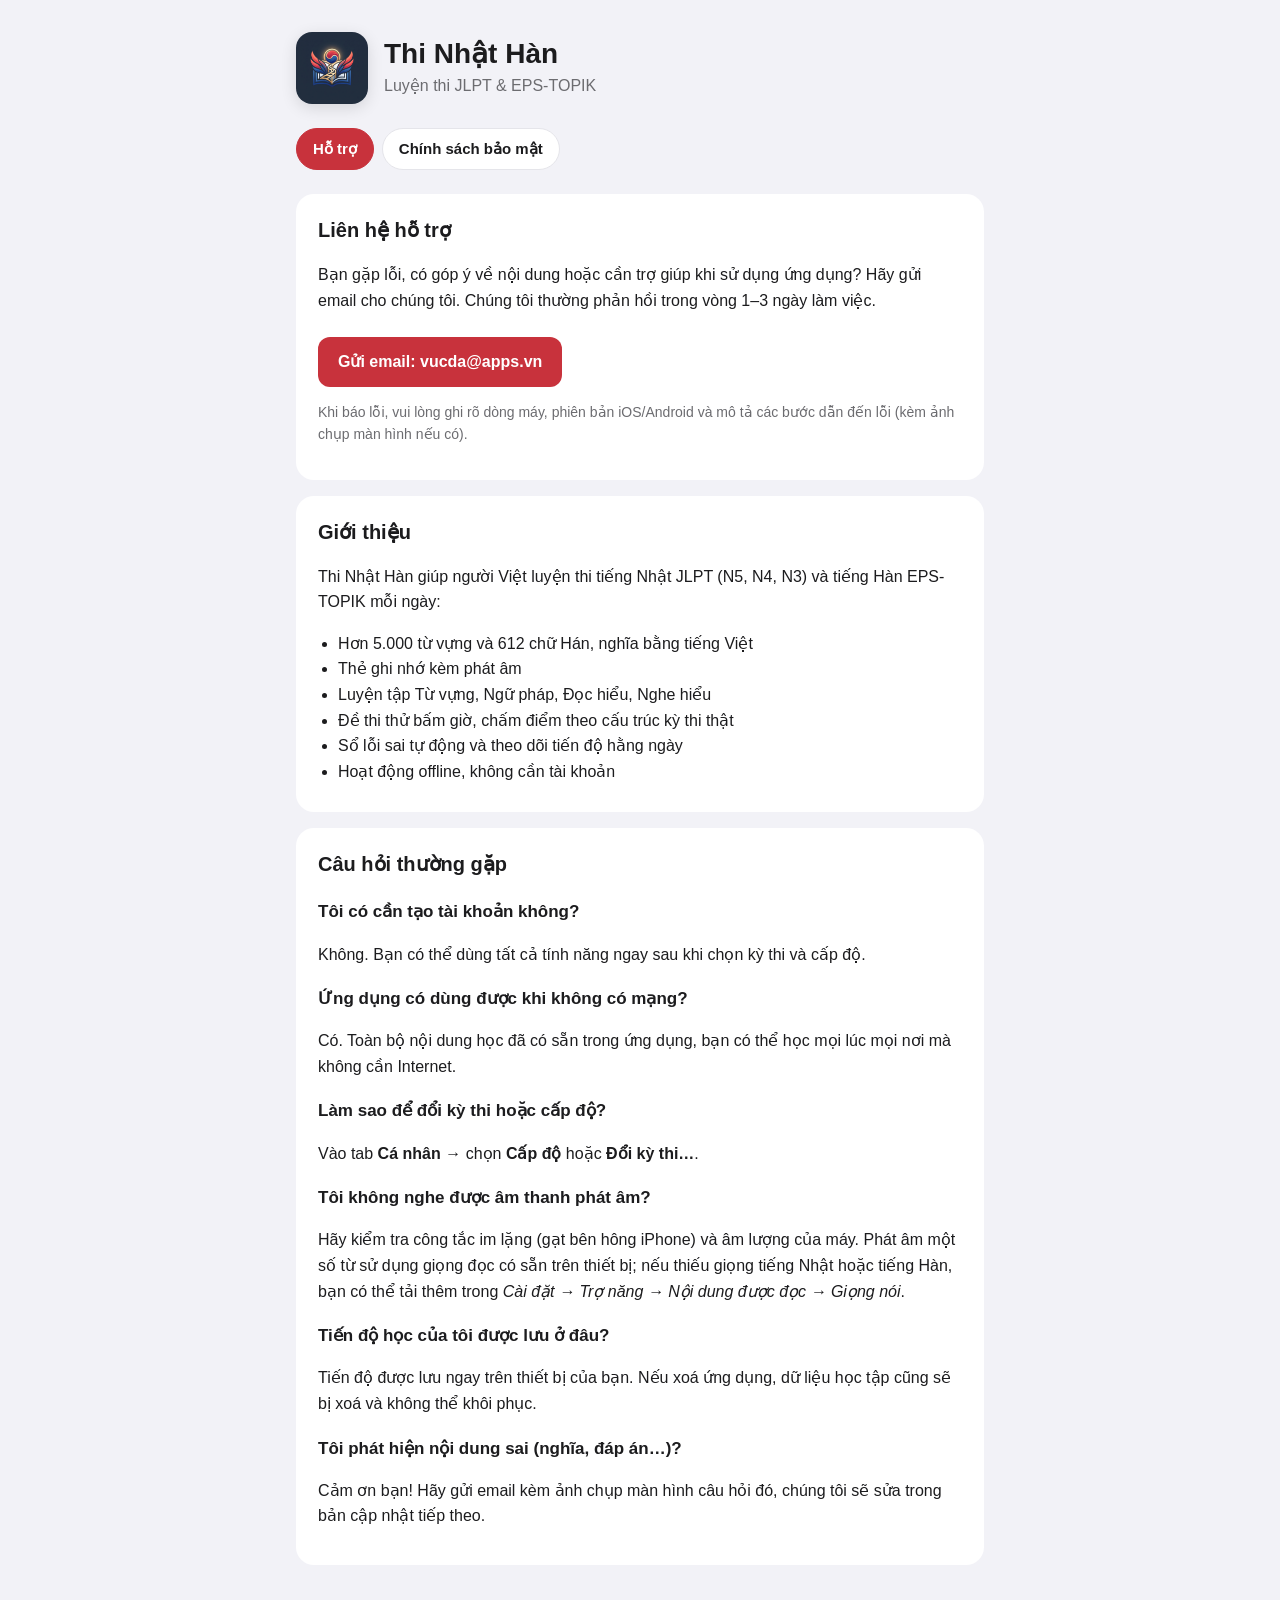
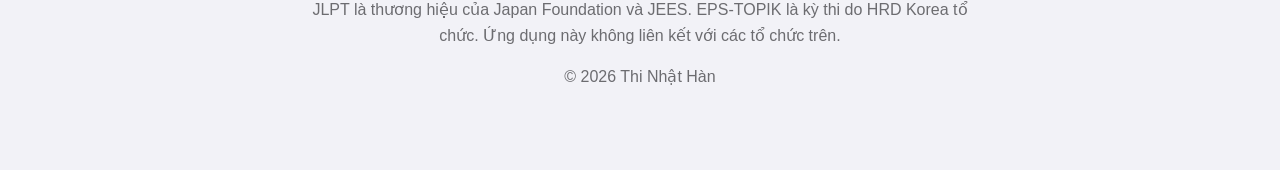
==== index.html @ 8a2b69a8 "Add support and privacy policy pages Co-Authored-By: Claude Opus 5.5 (1M context) <noreply@anthropic" ====
<!doctype html>
<html lang="vi">
<head>
  <meta charset="utf-8">
  <meta name="viewport" content="width=device-width, initial-scale=1">
  <title>Hỗ trợ – Thi Nhật Hàn</title>
  <meta name="description" content="Trang hỗ trợ ứng dụng Thi Nhật Hàn – luyện thi JLPT và EPS-TOPIK.">
  <link rel="icon" href="icon.png">
  <link rel="apple-touch-icon" href="icon.png">
  <link rel="stylesheet" href="style.css">
</head>
<body>
  <div class="wrap">
    <header>
      <img src="icon.png" alt="Biểu tượng Thi Nhật Hàn">
      <div>
        <h1>Thi Nhật Hàn</h1>
        <p>Luyện thi JLPT &amp; EPS-TOPIK</p>
      </div>
    </header>

    <nav>
      <a href="./" class="active">Hỗ trợ</a>
      <a href="privacy.html">Chính sách bảo mật</a>
    </nav>

    <section class="card">
      <h2>Liên hệ hỗ trợ</h2>
      <p>Bạn gặp lỗi, có góp ý về nội dung hoặc cần trợ giúp khi sử dụng ứng dụng? Hãy gửi email cho chúng tôi. Chúng tôi thường phản hồi trong vòng 1–3 ngày làm việc.</p>
      <a class="contact" href="mailto:vucda@apps.vn?subject=H%E1%BB%97%20tr%E1%BB%A3%20Thi%20Nh%E1%BA%ADt%20H%C3%A0n">Gửi email: vucda@apps.vn</a>
      <p class="muted">Khi báo lỗi, vui lòng ghi rõ dòng máy, phiên bản iOS/Android và mô tả các bước dẫn đến lỗi (kèm ảnh chụp màn hình nếu có).</p>
    </section>

    <section class="card">
      <h2>Giới thiệu</h2>
      <p>Thi Nhật Hàn giúp người Việt luyện thi tiếng Nhật JLPT (N5, N4, N3) và tiếng Hàn EPS-TOPIK mỗi ngày:</p>
      <ul>
        <li>Hơn 5.000 từ vựng và 612 chữ Hán, nghĩa bằng tiếng Việt</li>
        <li>Thẻ ghi nhớ kèm phát âm</li>
        <li>Luyện tập Từ vựng, Ngữ pháp, Đọc hiểu, Nghe hiểu</li>
        <li>Đề thi thử bấm giờ, chấm điểm theo cấu trúc kỳ thi thật</li>
        <li>Sổ lỗi sai tự động và theo dõi tiến độ hằng ngày</li>
        <li>Hoạt động offline, không cần tài khoản</li>
      </ul>
    </section>

    <section class="card">
      <h2>Câu hỏi thường gặp</h2>

      <h3>Tôi có cần tạo tài khoản không?</h3>
      <p>Không. Bạn có thể dùng tất cả tính năng ngay sau khi chọn kỳ thi và cấp độ.</p>

      <h3>Ứng dụng có dùng được khi không có mạng?</h3>
      <p>Có. Toàn bộ nội dung học đã có sẵn trong ứng dụng, bạn có thể học mọi lúc mọi nơi mà không cần Internet.</p>

      <h3>Làm sao để đổi kỳ thi hoặc cấp độ?</h3>
      <p>Vào tab <strong>Cá nhân</strong> → chọn <strong>Cấp độ</strong> hoặc <strong>Đổi kỳ thi…</strong>.</p>

      <h3>Tôi không nghe được âm thanh phát âm?</h3>
      <p>Hãy kiểm tra công tắc im lặng (gạt bên hông iPhone) và âm lượng của máy. Phát âm một số từ sử dụng giọng đọc có sẵn trên thiết bị; nếu thiếu giọng tiếng Nhật hoặc tiếng Hàn, bạn có thể tải thêm trong <em>Cài đặt → Trợ năng → Nội dung được đọc → Giọng nói</em>.</p>

      <h3>Tiến độ học của tôi được lưu ở đâu?</h3>
      <p>Tiến độ được lưu ngay trên thiết bị của bạn. Nếu xoá ứng dụng, dữ liệu học tập cũng sẽ bị xoá và không thể khôi phục.</p>

      <h3>Tôi phát hiện nội dung sai (nghĩa, đáp án…)?</h3>
      <p>Cảm ơn bạn! Hãy gửi email kèm ảnh chụp màn hình câu hỏi đó, chúng tôi sẽ sửa trong bản cập nhật tiếp theo.</p>
    </section>

    <footer>
      <p>JLPT là thương hiệu của Japan Foundation và JEES. EPS-TOPIK là kỳ thi do HRD Korea tổ chức. Ứng dụng này không liên kết với các tổ chức trên.</p>
      <p>© 2026 Thi Nhật Hàn</p>
    </footer>
  </div>
</body>
</html>
---- style.css ----
:root {
  --brand: #c8323c;
  --brand-soft: #fbe8e6;
  --text: #1c1c1e;
  --muted: #6c6c70;
  --bg: #f2f2f7;
  --card: #ffffff;
  --border: #e5e5ea;
}
@media (prefers-color-scheme: dark) {
  :root {
    --brand: #ff6b6b;
    --brand-soft: #3a1d1f;
    --text: #ffffff;
    --muted: #aeaeb2;
    --bg: #000000;
    --card: #1c1c1e;
    --border: #38383a;
  }
}
* { box-sizing: border-box; }
body {
  margin: 0;
  font-family: -apple-system, BlinkMacSystemFont, "SF Pro Text", "Segoe UI", Roboto, "Helvetica Neue", Arial, sans-serif;
  background: var(--bg);
  color: var(--text);
  line-height: 1.6;
  -webkit-font-smoothing: antialiased;
}
.wrap { max-width: 720px; margin: 0 auto; padding: 32px 16px 64px; }
header { display: flex; align-items: center; gap: 16px; margin-bottom: 8px; }
header img { width: 72px; height: 72px; border-radius: 16px; box-shadow: 0 4px 16px rgba(0,0,0,.12); }
header h1 { margin: 0; font-size: 28px; line-height: 1.2; }
header p { margin: 2px 0 0; color: var(--muted); }
nav { display: flex; gap: 8px; margin: 24px 0; flex-wrap: wrap; }
nav a {
  padding: 8px 16px; border-radius: 999px; text-decoration: none; font-weight: 600; font-size: 15px;
  background: var(--card); color: var(--text); border: 1px solid var(--border);
}
nav a.active { background: var(--brand); color: #fff; border-color: var(--brand); }
.card { background: var(--card); border-radius: 18px; padding: 20px 22px; margin-bottom: 16px; }
h2 { font-size: 20px; margin: 0 0 8px; }
h3 { font-size: 17px; margin: 18px 0 4px; }
p, li { font-size: 16px; }
ul { padding-left: 20px; margin: 8px 0; }
a { color: var(--brand); }
.contact {
  display: inline-block; margin-top: 8px; padding: 12px 20px; border-radius: 12px;
  background: var(--brand); color: #fff; font-weight: 600; text-decoration: none;
}
.note { background: var(--brand-soft); border-radius: 12px; padding: 12px 16px; }
.muted { color: var(--muted); font-size: 14px; }
footer { margin-top: 32px; text-align: center; color: var(--muted); font-size: 14px; }
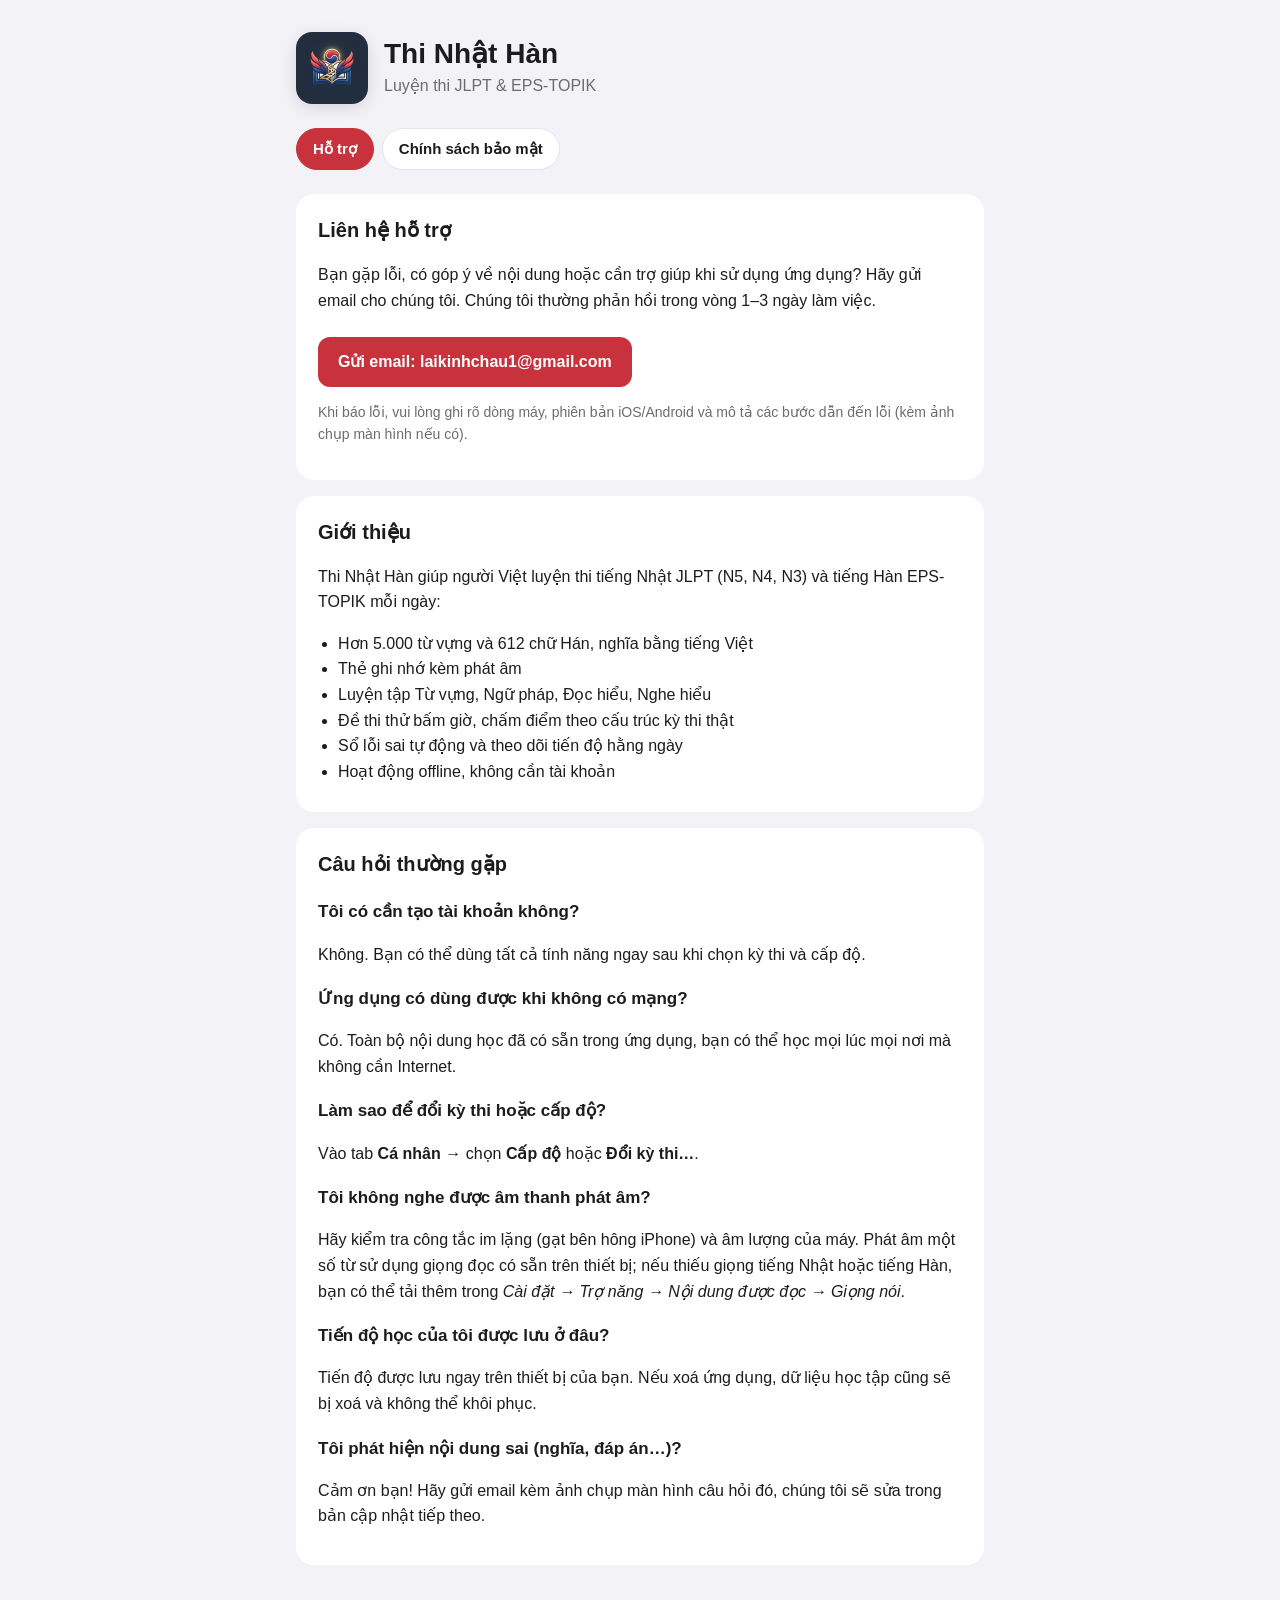
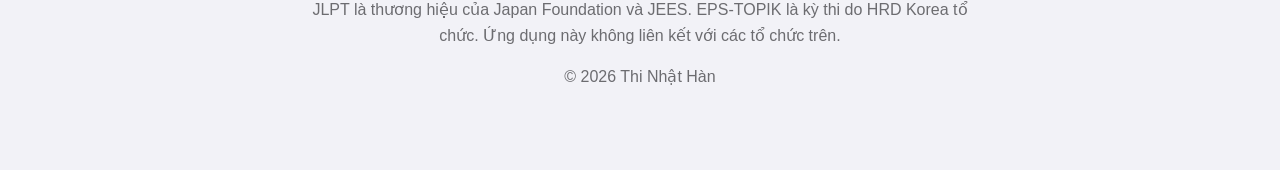
==== commit ac31eb04: "Update contact email Co-Authored-By: Claude Opus 5.5 (1M context) <noreply@anthropic.com>" ====
--- a/index.html
+++ b/index.html
@@ -27,7 +27,7 @@
     <section class="card">
       <h2>Liên hệ hỗ trợ</h2>
       <p>Bạn gặp lỗi, có góp ý về nội dung hoặc cần trợ giúp khi sử dụng ứng dụng? Hãy gửi email cho chúng tôi. Chúng tôi thường phản hồi trong vòng 1–3 ngày làm việc.</p>
-      <a class="contact" href="mailto:vucda@apps.vn?subject=H%E1%BB%97%20tr%E1%BB%A3%20Thi%20Nh%E1%BA%ADt%20H%C3%A0n">Gửi email: vucda@apps.vn</a>
+      <a class="contact" href="mailto:laikinhchau1@gmail.com?subject=H%E1%BB%97%20tr%E1%BB%A3%20Thi%20Nh%E1%BA%ADt%20H%C3%A0n">Gửi email: laikinhchau1@gmail.com</a>
       <p class="muted">Khi báo lỗi, vui lòng ghi rõ dòng máy, phiên bản iOS/Android và mô tả các bước dẫn đến lỗi (kèm ảnh chụp màn hình nếu có).</p>
     </section>
 
